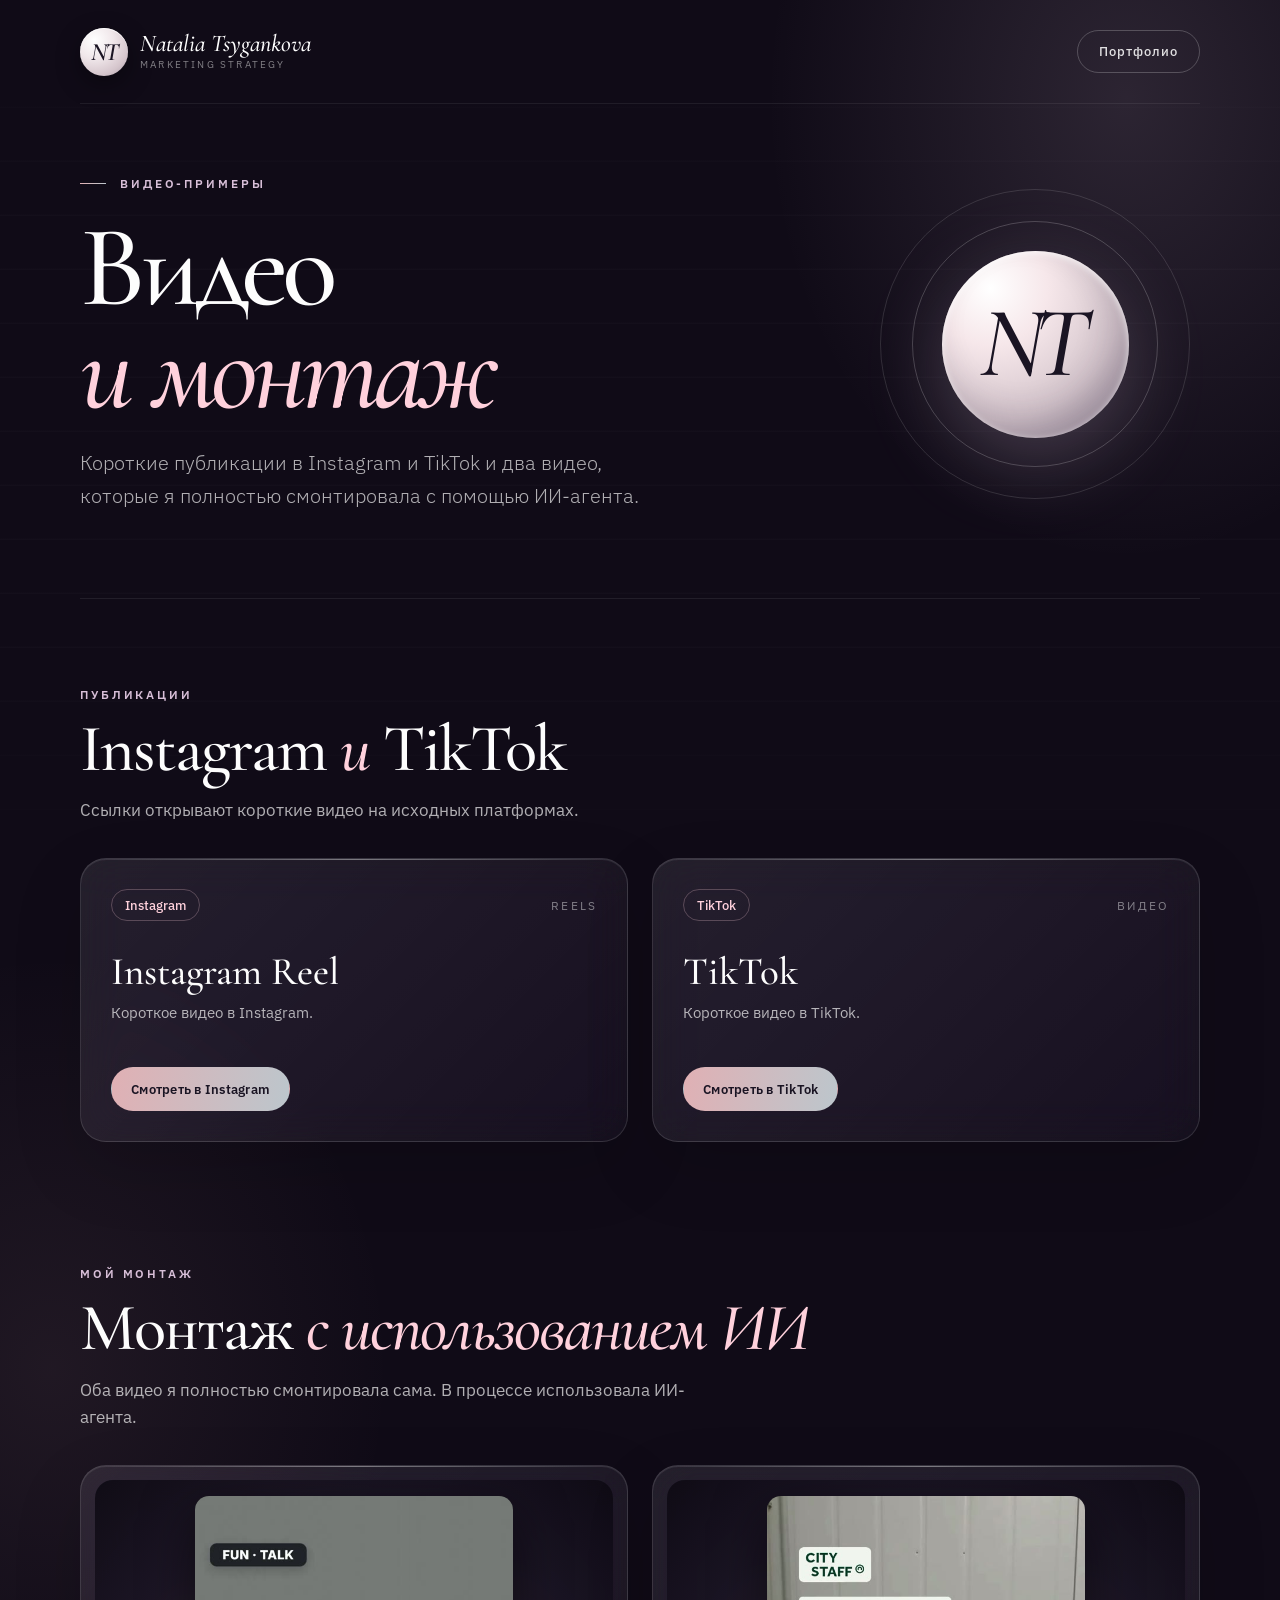
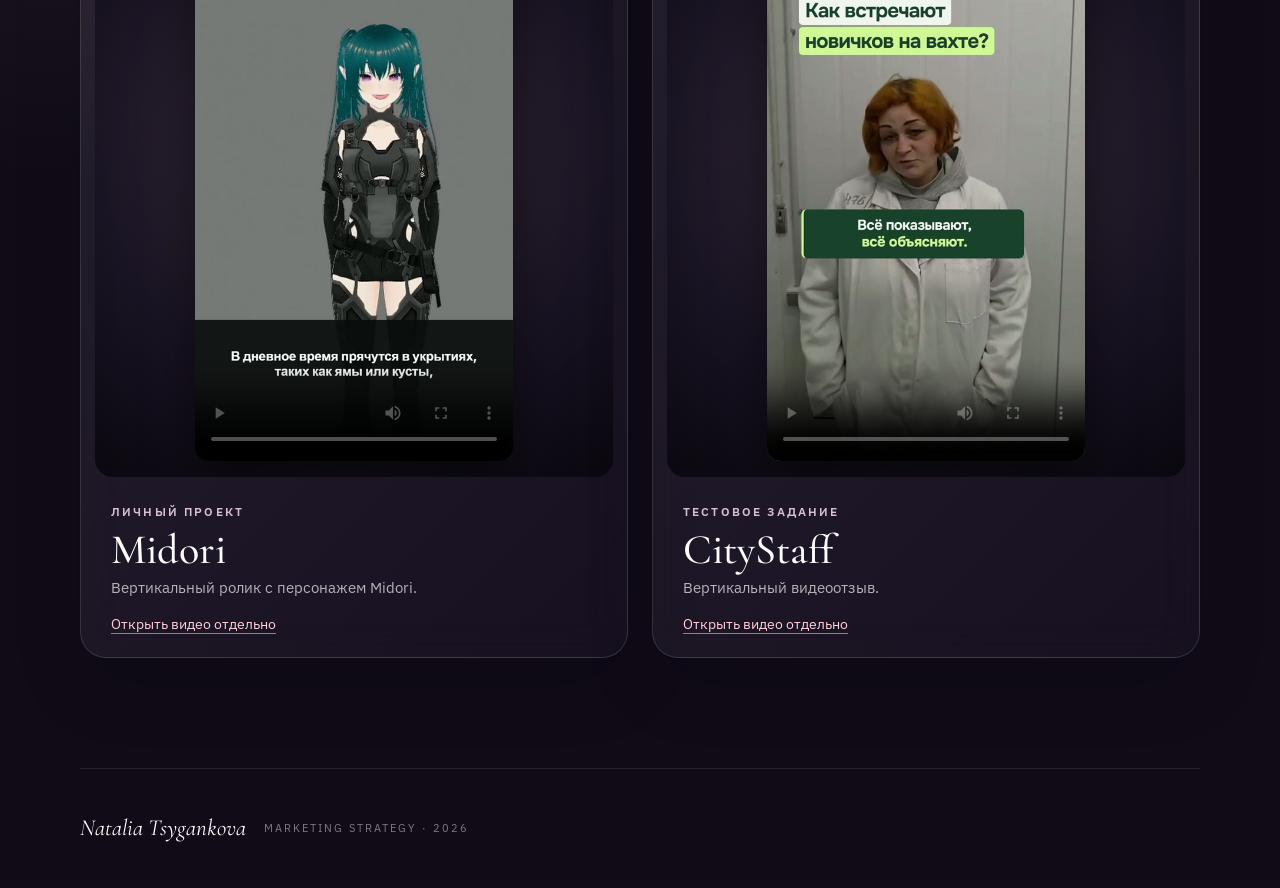
==== serenity-video-examples/index.html @ 75063897 "Add Serenity video examples page" ====
<!doctype html>
<html lang="ru">
<head>
  <meta charset="utf-8">
  <meta name="viewport" content="width=device-width, initial-scale=1">
  <meta name="robots" content="noindex, nofollow, noarchive">
  <meta name="theme-color" content="#100B17">
  <meta name="description" content="Короткие видео и примеры монтажа Наталии Цыганковой.">
  <title>Видео и монтаж — Наталия Цыганкова</title>
  <link rel="icon" href="./favicon.svg" type="image/svg+xml">
  <link rel="stylesheet" href="./styles.css">
</head>
<body>
  <a class="skip-link" href="#content">Перейти к материалам</a>

  <header class="site-header wrap">
    <a class="brand" href="../" aria-label="Наталия Цыганкова — на главную страницу портфолио">
      <span class="brand-mark" aria-hidden="true">NT</span>
      <span class="brand-copy">
        <span class="brand-name">Natalia Tsygankova</span>
        <span class="brand-subtitle">Marketing Strategy</span>
      </span>
    </a>
    <a class="portfolio-link" href="../">Портфолио</a>
  </header>

  <main id="content" class="wrap">
    <section class="hero" aria-labelledby="page-title">
      <div class="hero-copy">
        <p class="eyebrow"><span class="eyebrow-line" aria-hidden="true"></span> Видео-примеры</p>
        <h1 id="page-title">Видео <em>и монтаж</em></h1>
        <p class="hero-lead">Короткие публикации в Instagram и TikTok и два видео, которые я полностью смонтировала с помощью ИИ-агента.</p>
      </div>
      <div class="hero-art" aria-hidden="true">
        <div class="hero-orbit hero-orbit-outer"></div>
        <div class="hero-orbit hero-orbit-inner"></div>
        <div class="hero-pearl"><span>NT</span></div>
      </div>
    </section>

    <section class="section" aria-labelledby="publications-title">
      <div class="section-head">
        <p class="section-kicker">Публикации</p>
        <h2 id="publications-title">Instagram <em>и</em> TikTok</h2>
        <p>Ссылки открывают короткие видео на исходных платформах.</p>
      </div>

      <div class="publication-grid">
        <article class="glass-card publication-card">
          <div class="card-topline">
            <span class="platform-pill">Instagram</span>
            <span class="card-type">Reels</span>
          </div>
          <div class="card-body">
            <h3>Instagram Reel</h3>
            <p>Короткое видео в Instagram.</p>
          </div>
          <a class="card-link" href="https://www.instagram.com/reel/C-DROizIUE0/?cplk=MTh6OTJpYjQ3dHY0aA==" target="_blank" rel="noopener noreferrer">Смотреть в Instagram</a>
        </article>

        <article class="glass-card publication-card">
          <div class="card-topline">
            <span class="platform-pill">TikTok</span>
            <span class="card-type">Видео</span>
          </div>
          <div class="card-body">
            <h3>TikTok</h3>
            <p>Короткое видео в TikTok.</p>
          </div>
          <a class="card-link" href="https://vt.tiktok.com/ZSs63u3cR/" target="_blank" rel="noopener noreferrer">Смотреть в TikTok</a>
        </article>
      </div>
    </section>

    <section class="section edit-section" aria-labelledby="editing-title">
      <div class="section-head">
        <p class="section-kicker">Мой монтаж</p>
        <h2 id="editing-title">Монтаж <em>с использованием ИИ</em></h2>
        <p>Оба видео я полностью смонтировала сама. В процессе использовала ИИ-агента.</p>
      </div>

      <div class="video-grid">
        <article class="glass-card video-card">
          <div class="video-stage">
            <video controls playsinline preload="metadata" poster="./assets/midori-poster.jpg" aria-label="Midori — пример полного монтажа с использованием ИИ-агента">
              <source src="./assets/midori.mp4" type="video/mp4">
              Ваш браузер не поддерживает встроенное видео. <a href="./assets/midori.mp4">Открыть видео Midori</a>.
            </video>
          </div>
          <div class="video-detail">
            <span class="video-kind">Личный проект</span>
            <h3>Midori</h3>
            <p>Вертикальный ролик с персонажем Midori.</p>
            <a class="video-fallback" href="./assets/midori.mp4" target="_blank" rel="noopener noreferrer">Открыть видео отдельно</a>
          </div>
        </article>

        <article class="glass-card video-card">
          <div class="video-stage">
            <video controls playsinline preload="metadata" poster="./assets/citystaff-poster.jpg" aria-label="CityStaff — пример полного монтажа с использованием ИИ-агента">
              <source src="./assets/citystaff.mp4" type="video/mp4">
              Ваш браузер не поддерживает встроенное видео. <a href="./assets/citystaff.mp4">Открыть видео CityStaff</a>.
            </video>
          </div>
          <div class="video-detail">
            <span class="video-kind">Тестовое задание</span>
            <h3>CityStaff</h3>
            <p>Вертикальный видеоотзыв.</p>
            <a class="video-fallback" href="./assets/citystaff.mp4" target="_blank" rel="noopener noreferrer">Открыть видео отдельно</a>
          </div>
        </article>
      </div>
    </section>
  </main>

  <footer class="site-footer wrap">
    <span class="footer-name">Natalia Tsygankova</span>
    <span class="footer-caption">Marketing Strategy · 2026</span>
  </footer>
</body>
</html>
---- serenity-video-examples/styles.css ----
@import url('https://fonts.googleapis.com/css2?family=Cormorant+Garamond:ital,wght@0,500;1,500;1,600&family=IBM+Plex+Sans:wght@300;400;500;600&display=swap');

:root {
  color-scheme: dark;
  --background: #100b17;
  --obsidian: #1a1423;
  --antique: #d8bfd8;
  --quartz: #ffd1dc;
  --rose: #e0b0b4;
  --silver: #bcc6cc;
  --white: #fdfdfd;
  --muted: rgba(253, 253, 253, .68);
  --line: rgba(255, 255, 255, .13);
  --glass: linear-gradient(135deg, rgba(255, 255, 255, .085), rgba(255, 255, 255, .028));
}

* { box-sizing: border-box; }

html { scroll-behavior: smooth; }

body {
  min-width: 320px;
  margin: 0;
  overflow-x: hidden;
  background:
    radial-gradient(ellipse 38% 25% at 88% 4%, rgba(216, 191, 216, .14), transparent 74%),
    radial-gradient(ellipse 35% 22% at 4% 55%, rgba(224, 176, 180, .08), transparent 76%),
    var(--background);
  color: var(--white);
  font-family: 'IBM Plex Sans', ui-sans-serif, system-ui, -apple-system, sans-serif;
  -webkit-font-smoothing: antialiased;
}

body::before {
  content: '';
  position: fixed;
  inset: 0;
  z-index: -1;
  background-image: linear-gradient(transparent 95%, rgba(255, 255, 255, .025));
  background-size: 100% 54px;
  mask-image: linear-gradient(180deg, transparent, black 20%, black 75%, transparent);
  pointer-events: none;
}

a { color: inherit; }

button, a, video { -webkit-tap-highlight-color: transparent; }

:focus-visible { outline: 2px solid var(--quartz); outline-offset: 5px; }

.skip-link {
  position: absolute;
  top: -100px;
  left: 16px;
  z-index: 20;
  padding: 12px 16px;
  border-radius: 12px;
  background: var(--quartz);
  color: var(--obsidian);
}

.skip-link:focus { top: 16px; }

.wrap { width: min(100% - 48px, 1120px); margin-inline: auto; }

.site-header {
  min-height: 104px;
  display: flex;
  align-items: center;
  justify-content: space-between;
  gap: 20px;
  border-bottom: 1px solid rgba(255, 255, 255, .07);
}

.brand { display: inline-flex; align-items: center; gap: 12px; text-decoration: none; }

.brand-mark {
  width: 48px;
  height: 48px;
  display: grid;
  place-items: center;
  flex: none;
  border-radius: 50%;
  background: radial-gradient(circle at 30% 25%, #fff 0%, #f0e7ea 38%, #d5c5cc 72%, #a89ca7 100%);
  box-shadow: inset 0 1px 0 rgba(255,255,255,.8), 0 8px 24px rgba(0,0,0,.38);
  color: var(--obsidian);
  font-family: 'Cormorant Garamond', Georgia, serif;
  font-size: 25px;
  font-style: italic;
  font-weight: 600;
  letter-spacing: -.08em;
}

.brand-copy { display: flex; flex-direction: column; gap: 2px; }
.brand-name { font-family: 'Cormorant Garamond', Georgia, serif; font-size: 24px; font-style: italic; font-weight: 500; line-height: 1; }
.brand-subtitle { color: rgba(255,255,255,.48); font-size: 10px; letter-spacing: .22em; text-transform: uppercase; }

.portfolio-link {
  flex: none;
  padding: 12px 21px;
  border: 1px solid rgba(255,255,255,.22);
  border-radius: 999px;
  color: rgba(255,255,255,.86);
  font-size: 13px;
  font-weight: 500;
  letter-spacing: .08em;
  text-decoration: none;
  transition: background-color .2s ease, border-color .2s ease;
}

.portfolio-link:hover { background: rgba(255,255,255,.07); border-color: rgba(255,255,255,.4); }

.hero {
  position: relative;
  min-height: 438px;
  display: grid;
  grid-template-columns: minmax(0, 1fr) 330px;
  align-items: center;
  gap: 24px;
  padding: 72px 0 86px;
  border-bottom: 1px solid rgba(255,255,255,.08);
}

.hero-copy { position: relative; z-index: 1; }
.eyebrow, .section-kicker { margin: 0; color: var(--antique); font-size: 12px; font-weight: 600; letter-spacing: .24em; text-transform: uppercase; }
.eyebrow { display: flex; align-items: center; gap: 14px; }
.eyebrow-line { width: 26px; height: 1px; background: linear-gradient(90deg, var(--rose), var(--silver)); }

h1, h2, h3, p { margin-top: 0; }

h1, h2 { font-family: 'Cormorant Garamond', Georgia, serif; font-weight: 500; }
h1 { max-width: 800px; margin: 26px 0 24px; font-size: clamp(72px, 9vw, 126px); line-height: .89; letter-spacing: -.045em; }
h1 em, h2 em { color: var(--quartz); font-weight: 500; }
h1 em { display: block; }
.hero-lead { max-width: 585px; margin: 0; color: var(--muted); font-size: clamp(17px, 1.65vw, 20px); font-weight: 300; line-height: 1.65; }

.hero-art { position: relative; width: 310px; aspect-ratio: 1; display: grid; place-items: center; justify-self: center; }
.hero-orbit { position: absolute; border: 1px solid rgba(255,255,255,.13); border-radius: 50%; }
.hero-orbit-outer { inset: 0; }
.hero-orbit-inner { inset: 32px; border-color: rgba(255,255,255,.2); }
.hero-pearl {
  position: relative;
  width: 187px;
  height: 187px;
  display: grid;
  place-items: center;
  border-radius: 50%;
  background: radial-gradient(circle at 26% 20%, #fff 0%, #f6e7ea 28%, #d3c4cb 65%, #968b9a 100%);
  box-shadow: 0 25px 80px rgba(216,191,216,.24), inset 0 2px 7px rgba(255,255,255,.8), inset -14px -20px 35px rgba(41,26,54,.19);
  color: var(--obsidian);
}
.hero-pearl span { font-family: 'Cormorant Garamond', Georgia, serif; font-size: 100px; font-style: italic; font-weight: 500; line-height: 1; letter-spacing: -.12em; transform: translateX(-7px); }

.section { padding: 88px 0 20px; }
.section-head { max-width: 760px; margin-bottom: 34px; }
.section-kicker { margin-bottom: 14px; }
h2 { margin: 0 0 16px; font-size: clamp(44px, 5.2vw, 70px); line-height: .98; letter-spacing: -.03em; }
.section-head > p:last-child { max-width: 610px; margin: 0; color: var(--muted); font-size: 17px; line-height: 1.6; }

.publication-grid, .video-grid { display: grid; grid-template-columns: repeat(2, minmax(0, 1fr)); gap: 24px; }
.glass-card {
  position: relative;
  overflow: hidden;
  border: 1px solid var(--line);
  border-radius: 26px;
  background: var(--glass);
  box-shadow: 0 26px 70px rgba(0,0,0,.14), inset 0 1px 0 rgba(255,255,255,.08);
  backdrop-filter: blur(22px) saturate(140%);
  -webkit-backdrop-filter: blur(22px) saturate(140%);
}
.glass-card::before { content: ''; position: absolute; inset: 0 0 auto; height: 1px; background: linear-gradient(90deg, transparent, rgba(255,255,255,.36), transparent); pointer-events: none; }

.publication-card { min-height: 284px; display: flex; flex-direction: column; padding: 30px; }
.card-topline { display: flex; align-items: center; justify-content: space-between; gap: 12px; }
.platform-pill { display: inline-flex; align-items: center; min-height: 32px; padding: 5px 13px; border: 1px solid rgba(255,209,220,.25); border-radius: 999px; color: var(--quartz); font-size: 13px; font-weight: 500; }
.card-type { color: rgba(255,255,255,.46); font-size: 12px; letter-spacing: .18em; text-transform: uppercase; }
.card-body { margin-top: 31px; }
.card-body h3 { margin-bottom: 10px; font-family: 'Cormorant Garamond', Georgia, serif; font-size: 39px; font-weight: 500; line-height: 1; }
.card-body p { margin-bottom: 0; color: var(--muted); font-size: 15px; line-height: 1.6; }
.card-link {
  min-height: 44px;
  display: inline-flex;
  align-items: center;
  justify-content: center;
  align-self: flex-start;
  margin-top: auto;
  padding: 11px 19px;
  border: 1px solid transparent;
  border-radius: 999px;
  background: linear-gradient(100deg, var(--rose), var(--silver));
  color: var(--obsidian);
  font-size: 13px;
  font-weight: 600;
  letter-spacing: .02em;
  text-decoration: none;
  transition: filter .2s ease, transform .2s ease;
}
.card-link:hover { filter: brightness(1.13); transform: translateY(-2px); }
.edit-section { padding-top: 104px; padding-bottom: 110px; }
.video-card { padding: 14px 14px 24px; }
.video-stage {
  min-height: 575px;
  display: grid;
  place-items: center;
  overflow: hidden;
  padding: 16px;
  border-radius: 18px;
  background: radial-gradient(circle at 50% 45%, rgba(224,176,180,.17), rgba(26,20,35,.88) 60%, rgba(9,7,14,.95));
}
.video-stage video { width: min(100%, 318px); aspect-ratio: 9 / 16; display: block; border-radius: 14px; background: #07060a; box-shadow: 0 18px 52px rgba(0,0,0,.55); }
.video-detail { padding: 23px 16px 0; }
.video-kind { color: var(--antique); font-size: 12px; font-weight: 600; letter-spacing: .18em; text-transform: uppercase; }
.video-detail h3 { margin: 9px 0 6px; font-family: 'Cormorant Garamond', Georgia, serif; font-size: 42px; font-weight: 500; line-height: 1; }
.video-detail p { margin-bottom: 13px; color: var(--muted); font-size: 15px; line-height: 1.5; }
.video-fallback { color: var(--quartz); font-size: 14px; text-decoration-color: rgba(255,209,220,.55); text-underline-offset: 4px; }
.video-fallback:hover { color: var(--white); }

.site-footer { min-height: 120px; display: flex; align-items: center; flex-wrap: wrap; gap: 9px 18px; border-top: 1px solid rgba(255,255,255,.09); }
.footer-name { font-family: 'Cormorant Garamond', Georgia, serif; font-size: 23px; font-style: italic; }
.footer-caption { color: rgba(255,255,255,.46); font-size: 11px; letter-spacing: .18em; text-transform: uppercase; }

@media (max-width: 840px) {
  .hero { min-height: 0; grid-template-columns: 1fr; padding: 73px 0 82px; }
  .hero-art { position: absolute; top: 43px; right: -70px; width: 230px; opacity: .27; }
  .hero-pearl { width: 132px; height: 132px; }
  .hero-pearl span { font-size: 70px; }
  .hero-orbit-inner { inset: 25px; }
  .hero-copy { max-width: 650px; }
  .publication-grid, .video-grid { gap: 17px; }
  .publication-card { padding: 24px; }
  .video-stage { min-height: 470px; }
  .video-stage video { width: min(100%, 250px); }
}

@media (max-width: 620px) {
  .wrap { width: min(100% - 32px, 1120px); }
  .site-header { min-height: 84px; }
  .brand-mark { width: 42px; height: 42px; font-size: 22px; }
  .brand-name { font-size: 20px; }
  .brand-subtitle { font-size: 9px; }
  .portfolio-link { padding: 10px 13px; font-size: 12px; }
  .hero { padding: 64px 0 70px; }
  .hero-art { top: 40px; right: -125px; }
  h1 { margin-top: 23px; font-size: clamp(61px, 14vw, 86px); }
  .hero-lead { max-width: 490px; font-size: 17px; }
  .section { padding-top: 70px; }
  .section-head { margin-bottom: 24px; }
  .publication-grid, .video-grid { grid-template-columns: 1fr; }
  .publication-card { min-height: 256px; }
  .card-body { margin-top: 27px; }
  .edit-section { padding-top: 85px; padding-bottom: 83px; }
  .video-stage { min-height: 0; }
  .video-stage video { width: min(100%, 318px); }
  .site-footer { padding-block: 31px; min-height: 0; }
}

@media (prefers-reduced-motion: reduce) {
  html { scroll-behavior: auto; }
  .card-link, .portfolio-link { transition: none; }
}
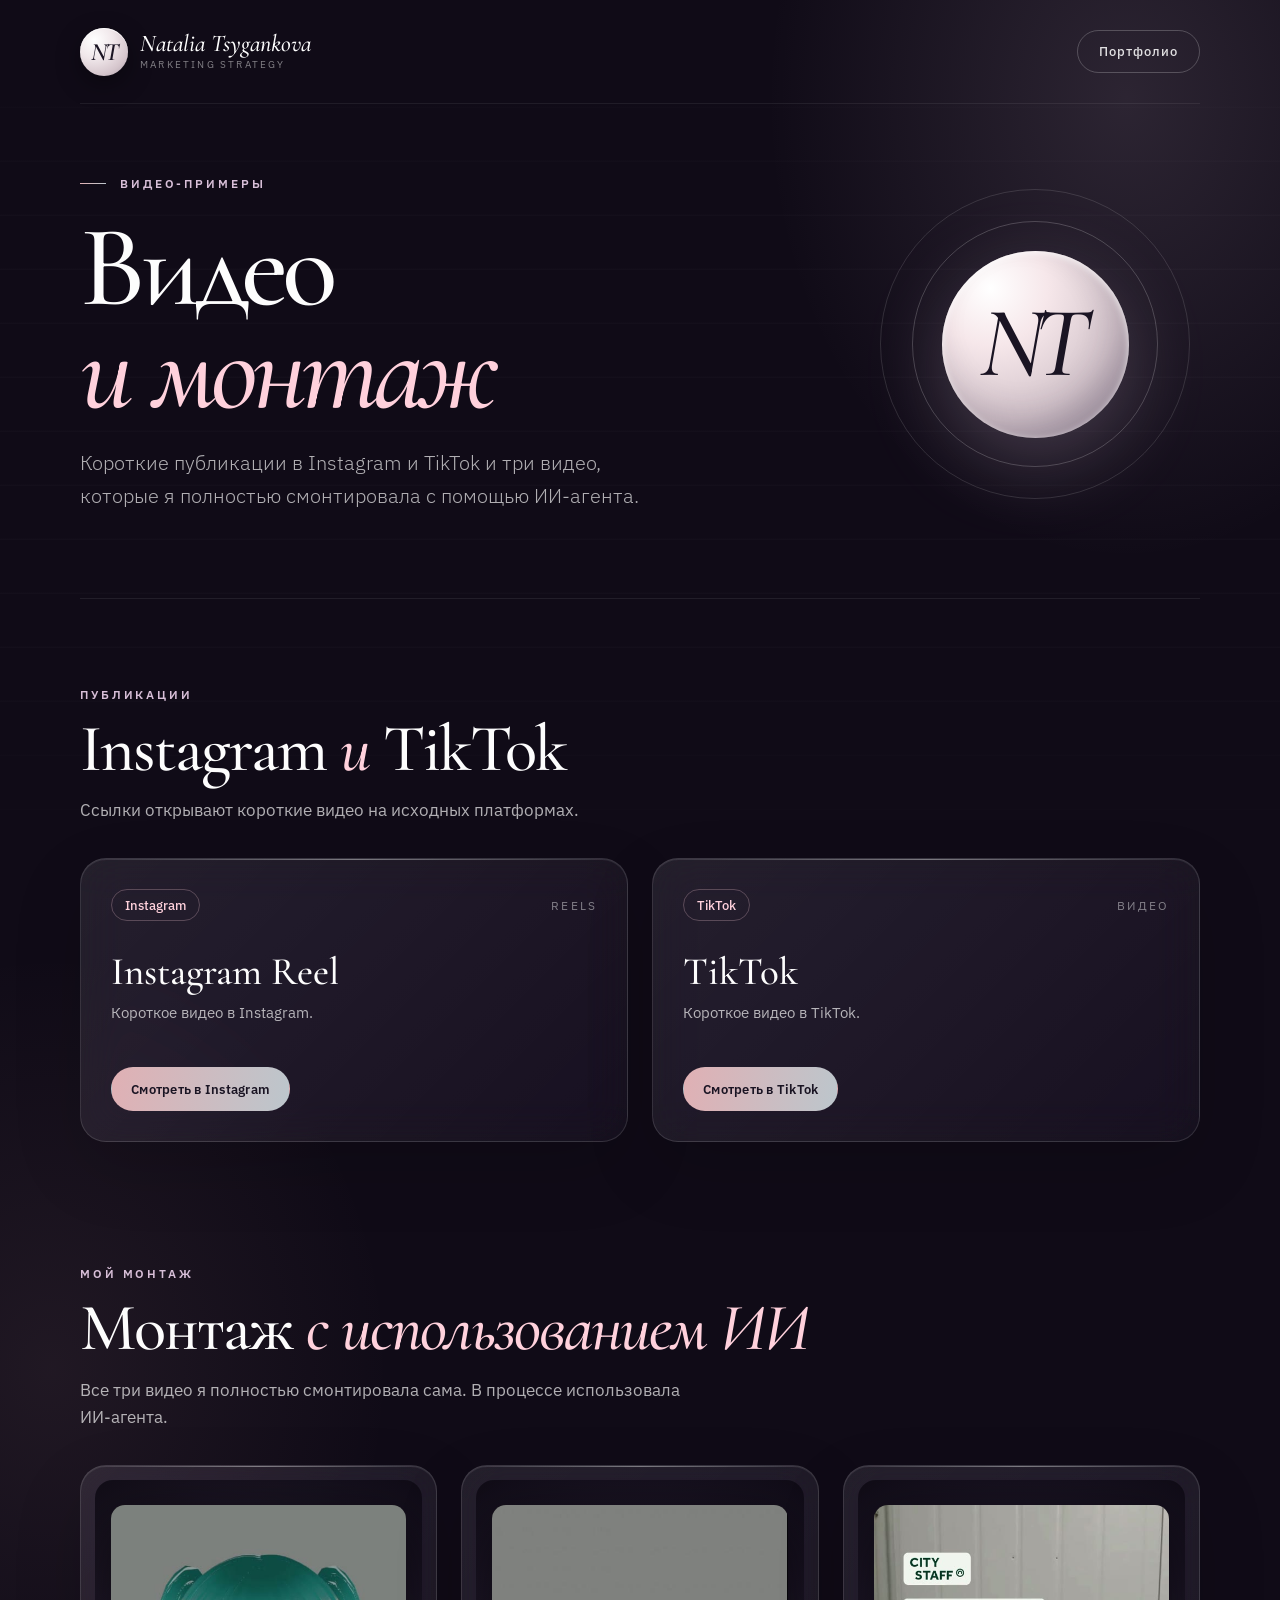
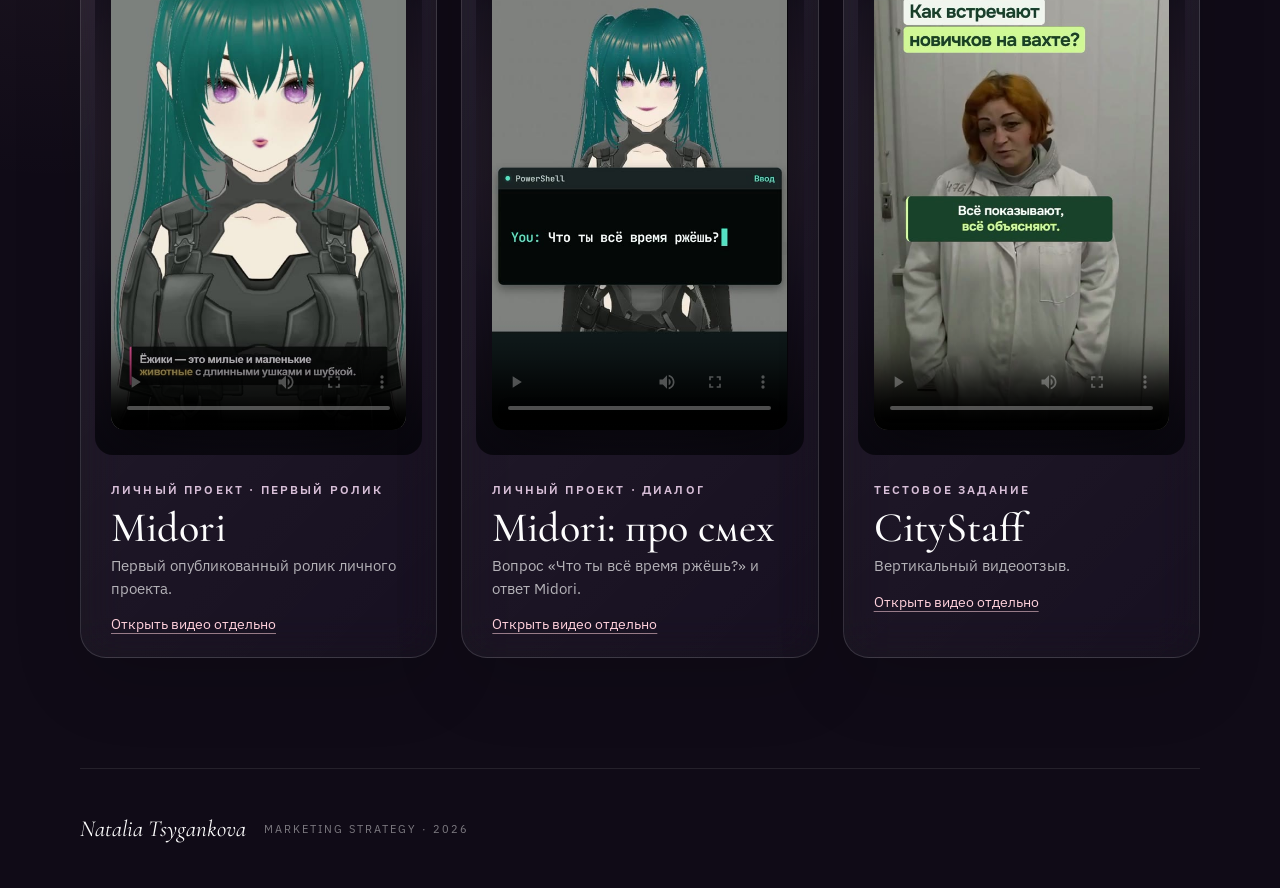
==== commit 8a105cc1: "Show first and laughing Midori reels" ====
--- a/serenity-video-examples/index.html
+++ b/serenity-video-examples/index.html
@@ -29,7 +29,7 @@
       <div class="hero-copy">
         <p class="eyebrow"><span class="eyebrow-line" aria-hidden="true"></span> Видео-примеры</p>
         <h1 id="page-title">Видео <em>и монтаж</em></h1>
-        <p class="hero-lead">Короткие публикации в Instagram и TikTok и два видео, которые я полностью смонтировала с помощью ИИ-агента.</p>
+        <p class="hero-lead">Короткие публикации в Instagram и TikTok и три видео, которые я полностью смонтировала с помощью ИИ-агента.</p>
       </div>
       <div class="hero-art" aria-hidden="true">
         <div class="hero-orbit hero-orbit-outer"></div>
@@ -76,22 +76,37 @@
       <div class="section-head">
         <p class="section-kicker">Мой монтаж</p>
         <h2 id="editing-title">Монтаж <em>с использованием ИИ</em></h2>
-        <p>Оба видео я полностью смонтировала сама. В процессе использовала ИИ-агента.</p>
+        <p>Все три видео я полностью смонтировала сама. В процессе использовала ИИ-агента.</p>
       </div>
 
       <div class="video-grid">
         <article class="glass-card video-card">
           <div class="video-stage">
-            <video controls playsinline preload="metadata" poster="./assets/midori-poster.jpg" aria-label="Midori — пример полного монтажа с использованием ИИ-агента">
-              <source src="./assets/midori.mp4" type="video/mp4">
-              Ваш браузер не поддерживает встроенное видео. <a href="./assets/midori.mp4">Открыть видео Midori</a>.
+            <video controls playsinline preload="metadata" poster="./assets/midori-first-poster.jpg" aria-label="Первый ролик Midori — пример полного монтажа с использованием ИИ-агента">
+              <source src="./assets/midori-first.mp4" type="video/mp4">
+              Ваш браузер не поддерживает встроенное видео. <a href="./assets/midori-first.mp4">Открыть первый ролик Midori</a>.
             </video>
           </div>
           <div class="video-detail">
-            <span class="video-kind">Личный проект</span>
+            <span class="video-kind">Личный проект · первый ролик</span>
             <h3>Midori</h3>
-            <p>Вертикальный ролик с персонажем Midori.</p>
-            <a class="video-fallback" href="./assets/midori.mp4" target="_blank" rel="noopener noreferrer">Открыть видео отдельно</a>
+            <p>Первый опубликованный ролик личного проекта.</p>
+            <a class="video-fallback" href="./assets/midori-first.mp4" target="_blank" rel="noopener noreferrer">Открыть видео отдельно</a>
+          </div>
+        </article>
+
+        <article class="glass-card video-card">
+          <div class="video-stage">
+            <video controls playsinline preload="metadata" poster="./assets/midori-laugh-poster.jpg" aria-label="Midori — диалог о смехе, пример полного монтажа с использованием ИИ-агента">
+              <source src="./assets/midori-laugh.mp4" type="video/mp4">
+              Ваш браузер не поддерживает встроенное видео. <a href="./assets/midori-laugh.mp4">Открыть диалог с Midori</a>.
+            </video>
+          </div>
+          <div class="video-detail">
+            <span class="video-kind">Личный проект · диалог</span>
+            <h3>Midori: про смех</h3>
+            <p>Вопрос «Что ты всё время ржёшь?» и ответ Midori.</p>
+            <a class="video-fallback" href="./assets/midori-laugh.mp4" target="_blank" rel="noopener noreferrer">Открыть видео отдельно</a>
           </div>
         </article>
 
--- a/serenity-video-examples/styles.css
+++ b/serenity-video-examples/styles.css
@@ -157,7 +157,9 @@
 h2 { margin: 0 0 16px; font-size: clamp(44px, 5.2vw, 70px); line-height: .98; letter-spacing: -.03em; }
 .section-head > p:last-child { max-width: 610px; margin: 0; color: var(--muted); font-size: 17px; line-height: 1.6; }
 
-.publication-grid, .video-grid { display: grid; grid-template-columns: repeat(2, minmax(0, 1fr)); gap: 24px; }
+.publication-grid, .video-grid { display: grid; gap: 24px; }
+.publication-grid { grid-template-columns: repeat(2, minmax(0, 1fr)); }
+.video-grid { grid-template-columns: repeat(3, minmax(0, 1fr)); }
 .glass-card {
   position: relative;
   overflow: hidden;
@@ -219,8 +221,13 @@
 .footer-name { font-family: 'Cormorant Garamond', Georgia, serif; font-size: 23px; font-style: italic; }
 .footer-caption { color: rgba(255,255,255,.46); font-size: 11px; letter-spacing: .18em; text-transform: uppercase; }
 
+@media (max-width: 1090px) {
+  .video-grid { grid-template-columns: repeat(2, minmax(0, 1fr)); }
+  .video-card:last-child { grid-column: 1 / -1; width: calc(50% - 12px); justify-self: center; }
+}
+
 @media (max-width: 840px) {
-  .hero { min-height: 0; grid-template-columns: 1fr; padding: 73px 0 82px; }
+  .hero { min-height: 0; grid-template-columns: 1fr; padding: 73px 0 82px; overflow: hidden; }
   .hero-art { position: absolute; top: 43px; right: -70px; width: 230px; opacity: .27; }
   .hero-pearl { width: 132px; height: 132px; }
   .hero-pearl span { font-size: 70px; }
@@ -246,6 +253,7 @@
   .section { padding-top: 70px; }
   .section-head { margin-bottom: 24px; }
   .publication-grid, .video-grid { grid-template-columns: 1fr; }
+  .video-card:last-child { grid-column: auto; width: 100%; }
   .publication-card { min-height: 256px; }
   .card-body { margin-top: 27px; }
   .edit-section { padding-top: 85px; padding-bottom: 83px; }
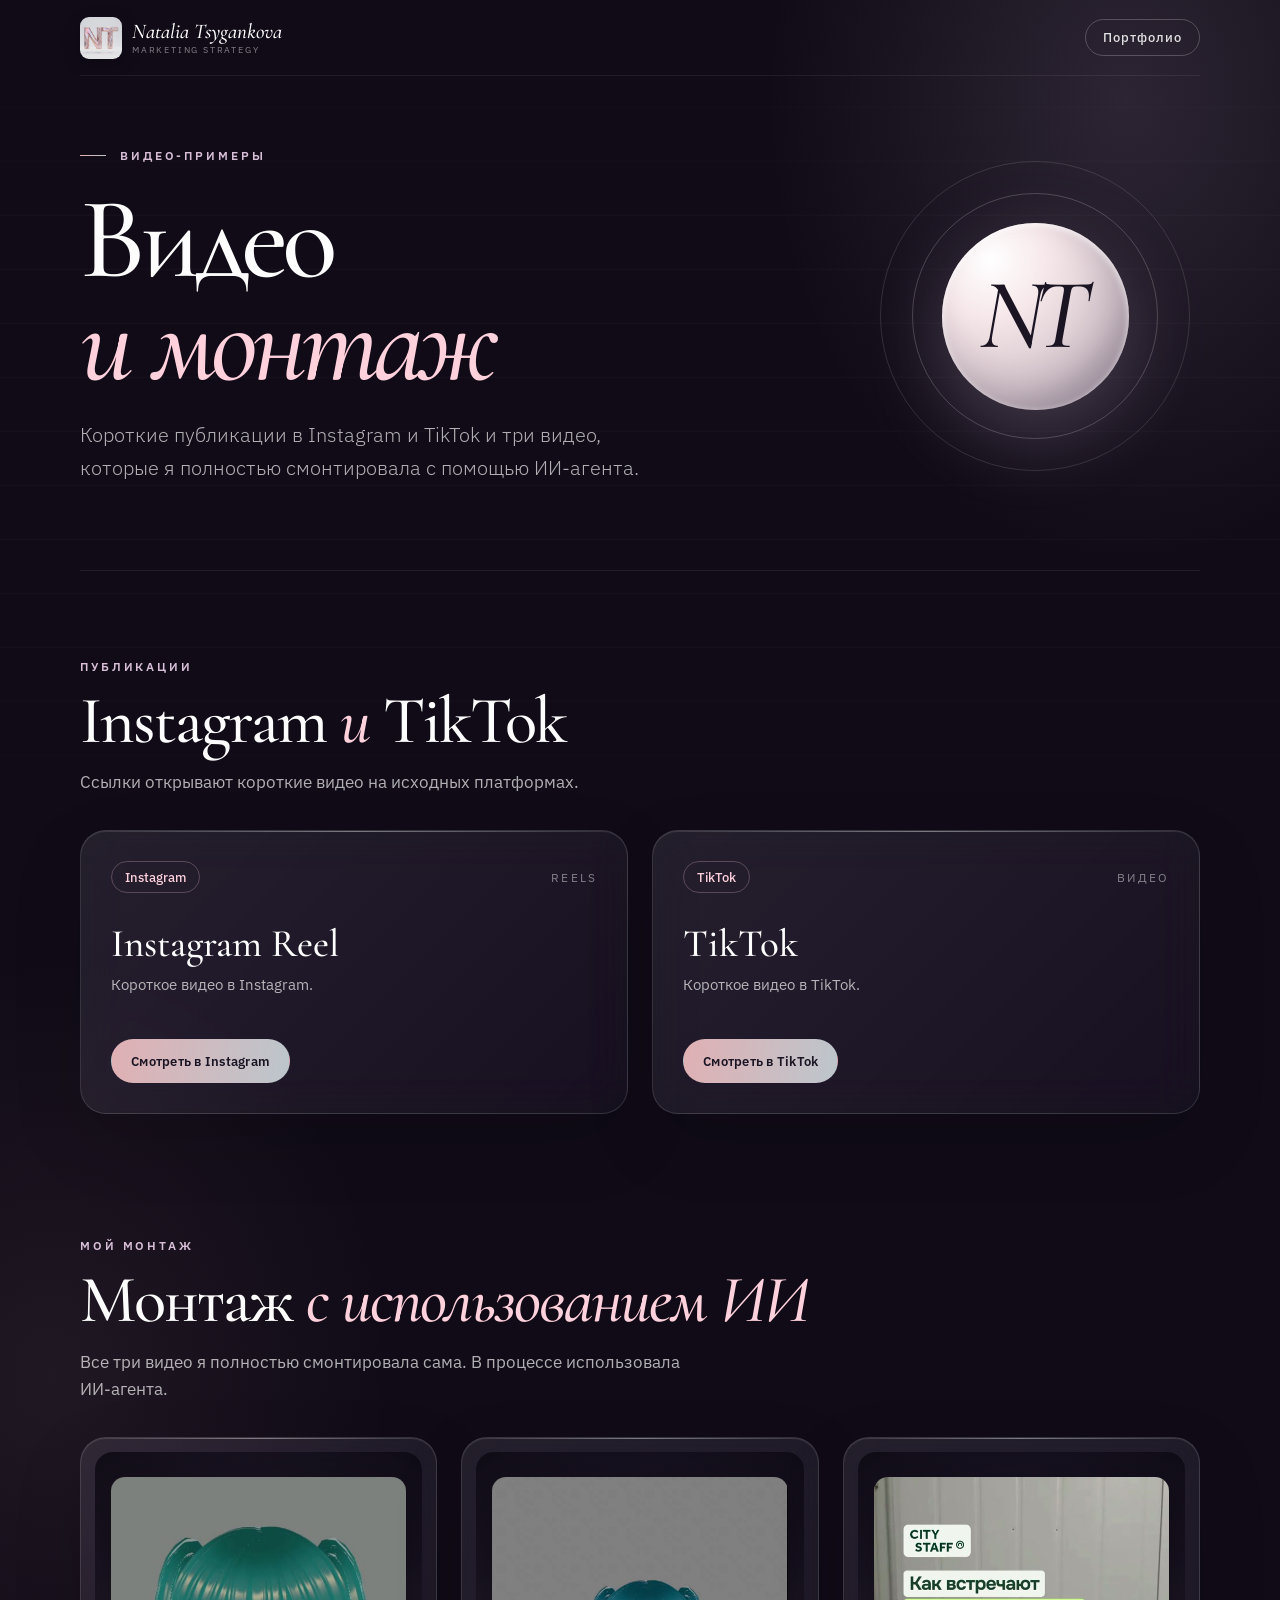
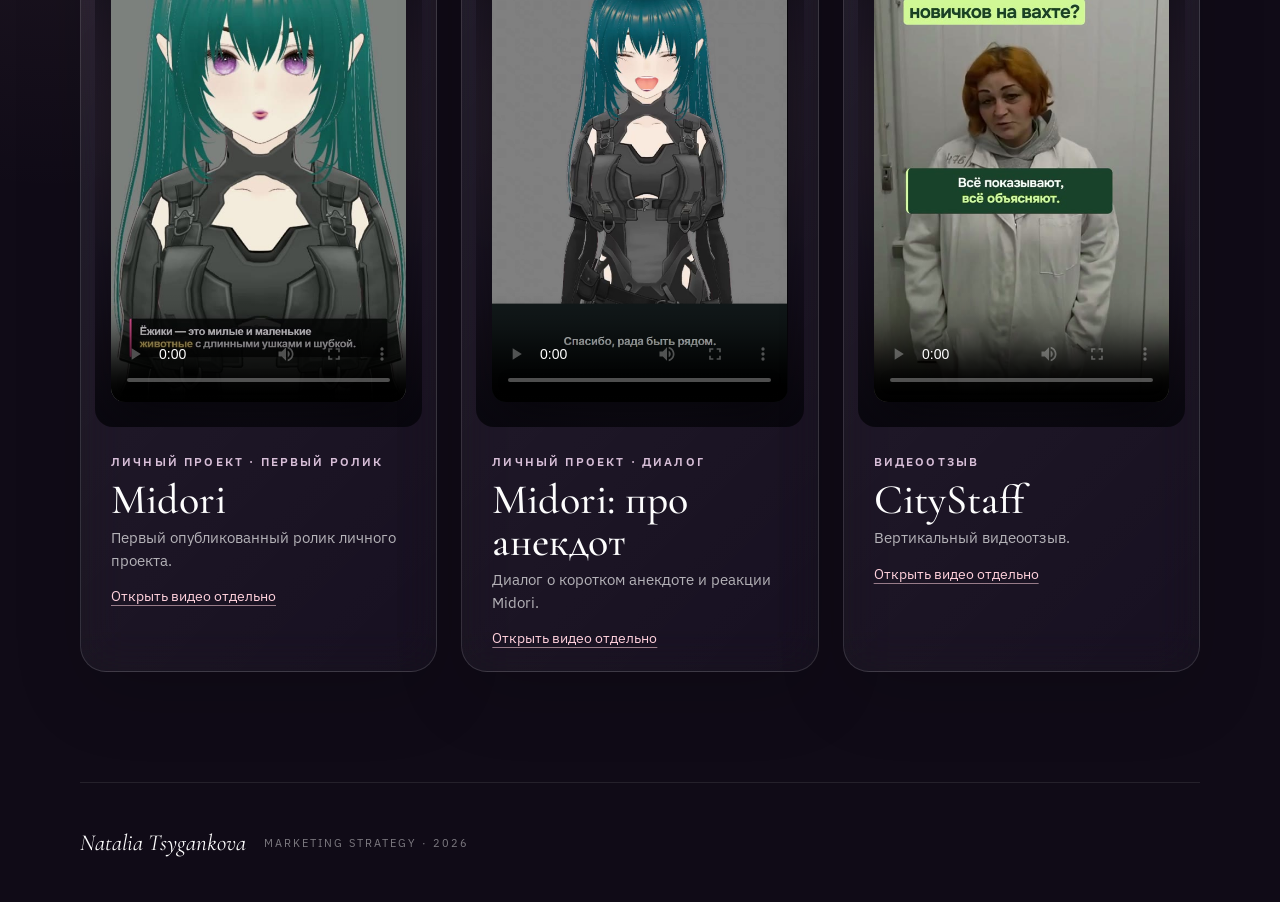
==== commit d37adf9b: "Refine portfolio video page branding and labels" ====
--- a/serenity-video-examples/index.html
+++ b/serenity-video-examples/index.html
@@ -7,7 +7,7 @@
   <meta name="theme-color" content="#100B17">
   <meta name="description" content="Короткие видео и примеры монтажа Наталии Цыганковой.">
   <title>Видео и монтаж — Наталия Цыганкова</title>
-  <link rel="icon" href="./favicon.svg" type="image/svg+xml">
+  <link rel="icon" href="./assets/brand-nt-mark.png" type="image/png">
   <link rel="stylesheet" href="./styles.css">
 </head>
 <body>
@@ -15,7 +15,7 @@
 
   <header class="site-header wrap">
     <a class="brand" href="../" aria-label="Наталия Цыганкова — на главную страницу портфолио">
-      <span class="brand-mark" aria-hidden="true">NT</span>
+      <img class="brand-mark" src="./assets/brand-nt-mark.png" alt="">
       <span class="brand-copy">
         <span class="brand-name">Natalia Tsygankova</span>
         <span class="brand-subtitle">Marketing Strategy</span>
@@ -97,15 +97,15 @@
 
         <article class="glass-card video-card">
           <div class="video-stage">
-            <video controls playsinline preload="metadata" poster="./assets/midori-laugh-poster.jpg" aria-label="Midori — диалог о смехе, пример полного монтажа с использованием ИИ-агента">
+            <video controls playsinline preload="metadata" poster="./assets/midori-anecdote-poster.png" aria-label="Midori — ролик про анекдот, пример полного монтажа с использованием ИИ-агента">
               <source src="./assets/midori-laugh.mp4" type="video/mp4">
               Ваш браузер не поддерживает встроенное видео. <a href="./assets/midori-laugh.mp4">Открыть диалог с Midori</a>.
             </video>
           </div>
           <div class="video-detail">
             <span class="video-kind">Личный проект · диалог</span>
-            <h3>Midori: про смех</h3>
-            <p>Вопрос «Что ты всё время ржёшь?» и ответ Midori.</p>
+            <h3>Midori: про анекдот</h3>
+            <p>Диалог о коротком анекдоте и реакции Midori.</p>
             <a class="video-fallback" href="./assets/midori-laugh.mp4" target="_blank" rel="noopener noreferrer">Открыть видео отдельно</a>
           </div>
         </article>
@@ -118,7 +118,7 @@
             </video>
           </div>
           <div class="video-detail">
-            <span class="video-kind">Тестовое задание</span>
+            <span class="video-kind">Видеоотзыв</span>
             <h3>CityStaff</h3>
             <p>Вертикальный видеоотзыв.</p>
             <a class="video-fallback" href="./assets/citystaff.mp4" target="_blank" rel="noopener noreferrer">Открыть видео отдельно</a>
--- a/serenity-video-examples/styles.css
+++ b/serenity-video-examples/styles.css
@@ -64,7 +64,7 @@
 .wrap { width: min(100% - 48px, 1120px); margin-inline: auto; }
 
 .site-header {
-  min-height: 104px;
+  min-height: 76px;
   display: flex;
   align-items: center;
   justify-content: space-between;
@@ -72,32 +72,25 @@
   border-bottom: 1px solid rgba(255, 255, 255, .07);
 }
 
-.brand { display: inline-flex; align-items: center; gap: 12px; text-decoration: none; }
+.brand { display: inline-flex; align-items: center; gap: 10px; text-decoration: none; }
 
 .brand-mark {
-  width: 48px;
-  height: 48px;
-  display: grid;
-  place-items: center;
+  width: 42px;
+  height: 42px;
+  display: block;
   flex: none;
-  border-radius: 50%;
-  background: radial-gradient(circle at 30% 25%, #fff 0%, #f0e7ea 38%, #d5c5cc 72%, #a89ca7 100%);
-  box-shadow: inset 0 1px 0 rgba(255,255,255,.8), 0 8px 24px rgba(0,0,0,.38);
-  color: var(--obsidian);
-  font-family: 'Cormorant Garamond', Georgia, serif;
-  font-size: 25px;
-  font-style: italic;
-  font-weight: 600;
-  letter-spacing: -.08em;
+  border-radius: 9px;
+  object-fit: contain;
+  box-shadow: 0 5px 17px rgba(0,0,0,.24);
 }
 
 .brand-copy { display: flex; flex-direction: column; gap: 2px; }
-.brand-name { font-family: 'Cormorant Garamond', Georgia, serif; font-size: 24px; font-style: italic; font-weight: 500; line-height: 1; }
-.brand-subtitle { color: rgba(255,255,255,.48); font-size: 10px; letter-spacing: .22em; text-transform: uppercase; }
+.brand-name { font-family: 'Cormorant Garamond', Georgia, serif; font-size: 21px; font-style: italic; font-weight: 500; line-height: 1; }
+.brand-subtitle { color: rgba(255,255,255,.48); font-size: 9px; letter-spacing: .2em; text-transform: uppercase; }
 
 .portfolio-link {
   flex: none;
-  padding: 12px 21px;
+  padding: 9px 17px;
   border: 1px solid rgba(255,255,255,.22);
   border-radius: 999px;
   color: rgba(255,255,255,.86);
@@ -241,11 +234,11 @@
 
 @media (max-width: 620px) {
   .wrap { width: min(100% - 32px, 1120px); }
-  .site-header { min-height: 84px; }
-  .brand-mark { width: 42px; height: 42px; font-size: 22px; }
-  .brand-name { font-size: 20px; }
-  .brand-subtitle { font-size: 9px; }
-  .portfolio-link { padding: 10px 13px; font-size: 12px; }
+  .site-header { min-height: 64px; }
+  .brand-mark { width: 34px; height: 34px; }
+  .brand-name { font-size: 18px; }
+  .brand-subtitle { font-size: 8px; }
+  .portfolio-link { padding: 8px 11px; font-size: 11px; }
   .hero { padding: 64px 0 70px; }
   .hero-art { top: 40px; right: -125px; }
   h1 { margin-top: 23px; font-size: clamp(61px, 14vw, 86px); }
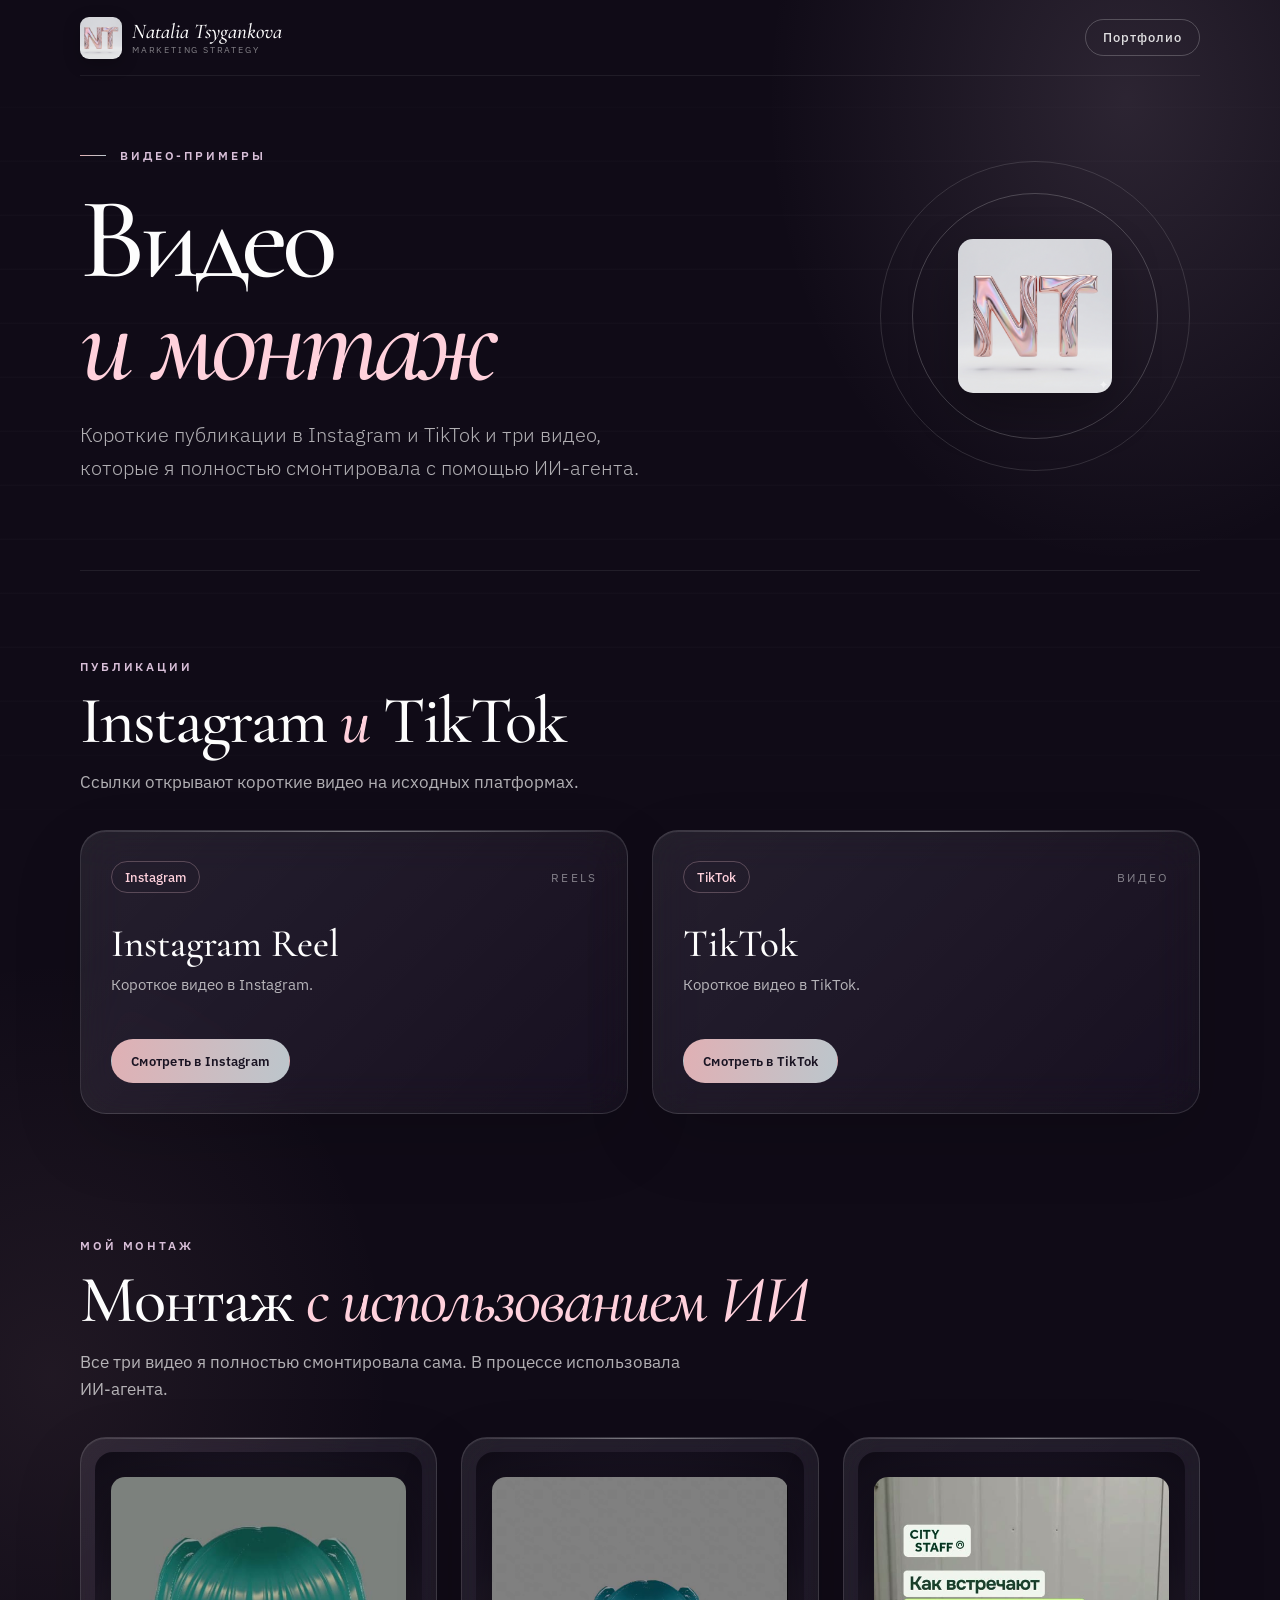
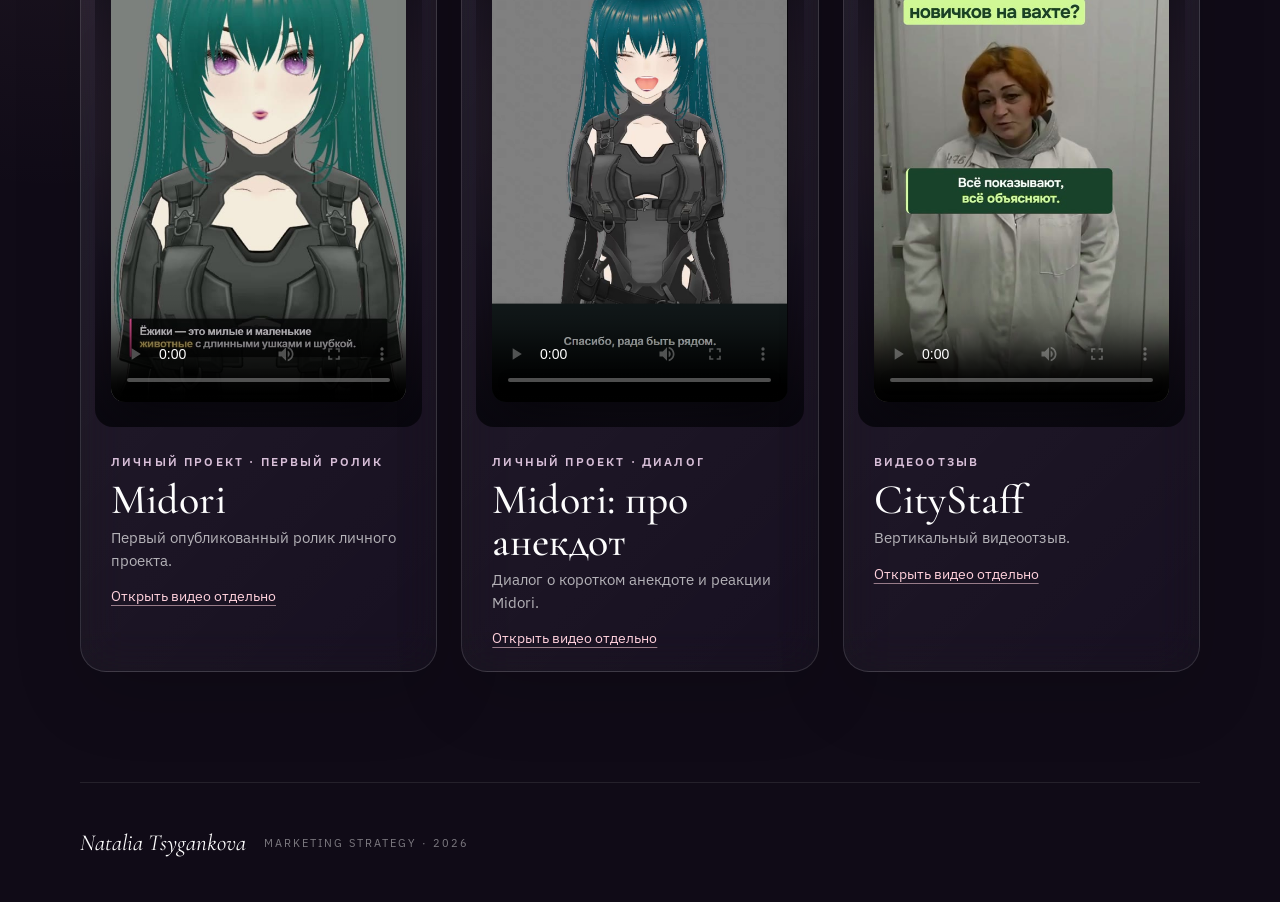
==== commit 0dad4f23: "Use original logo in page hero" ====
--- a/serenity-video-examples/index.html
+++ b/serenity-video-examples/index.html
@@ -34,7 +34,7 @@
       <div class="hero-art" aria-hidden="true">
         <div class="hero-orbit hero-orbit-outer"></div>
         <div class="hero-orbit hero-orbit-inner"></div>
-        <div class="hero-pearl"><span>NT</span></div>
+        <div class="hero-pearl"><img class="hero-logo" src="./assets/brand-nt-mark.png" alt=""></div>
       </div>
     </section>
 
--- a/serenity-video-examples/styles.css
+++ b/serenity-video-examples/styles.css
@@ -138,11 +138,9 @@
   display: grid;
   place-items: center;
   border-radius: 50%;
-  background: radial-gradient(circle at 26% 20%, #fff 0%, #f6e7ea 28%, #d3c4cb 65%, #968b9a 100%);
-  box-shadow: 0 25px 80px rgba(216,191,216,.24), inset 0 2px 7px rgba(255,255,255,.8), inset -14px -20px 35px rgba(41,26,54,.19);
-  color: var(--obsidian);
-}
-.hero-pearl span { font-family: 'Cormorant Garamond', Georgia, serif; font-size: 100px; font-style: italic; font-weight: 500; line-height: 1; letter-spacing: -.12em; transform: translateX(-7px); }
+  background: transparent;
+}
+.hero-logo { width: 154px; height: 154px; display: block; border-radius: 15px; object-fit: contain; box-shadow: 0 18px 48px rgba(0,0,0,.3); }
 
 .section { padding: 88px 0 20px; }
 .section-head { max-width: 760px; margin-bottom: 34px; }
@@ -223,7 +221,7 @@
   .hero { min-height: 0; grid-template-columns: 1fr; padding: 73px 0 82px; overflow: hidden; }
   .hero-art { position: absolute; top: 43px; right: -70px; width: 230px; opacity: .27; }
   .hero-pearl { width: 132px; height: 132px; }
-  .hero-pearl span { font-size: 70px; }
+  .hero-logo { width: 108px; height: 108px; border-radius: 11px; }
   .hero-orbit-inner { inset: 25px; }
   .hero-copy { max-width: 650px; }
   .publication-grid, .video-grid { gap: 17px; }
